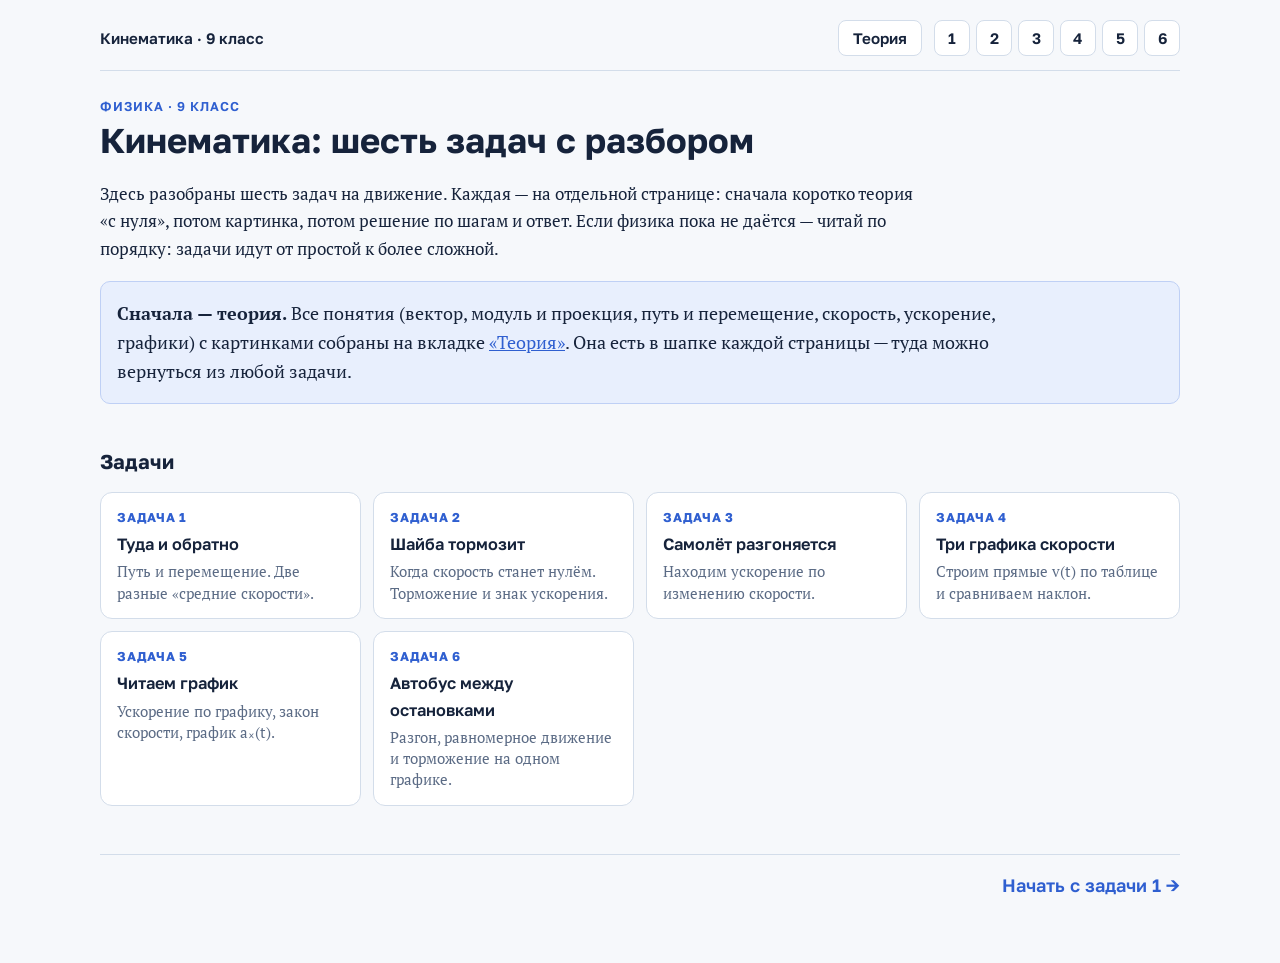
==== index.html @ 3e344ef3 "Кинематика 9 класс: шесть задач с разбором и страница теории" ====
<!doctype html>
<html lang="ru">
<head>
  <meta charset="utf-8">
  <meta name="viewport" content="width=device-width, initial-scale=1, viewport-fit=cover">
  <title>Кинематика для 9 класса</title>
  <meta name="description" content="Шесть задач на равноускоренное движение с разбором с нуля">
  <link rel="preconnect" href="https://fonts.googleapis.com">
  <link rel="preconnect" href="https://fonts.gstatic.com" crossorigin>
  <link rel="stylesheet" href="https://fonts.googleapis.com/css2?family=Golos+Text:wght@400;600;700&family=PT+Serif:ital,wght@0,400;0,700;1,400&display=swap">
  <link rel="stylesheet" href="style.css">
  <script src="graph.js" defer></script>
</head>
<body>
<div class="wrap">
  <header class="top">
    <a class="home" href="index.html">Кинематика · 9 класс</a>
    <nav class="tasks" aria-label="Разделы">
      <a class="theory" href="teoriya.html">Теория</a>
      <a href="zadacha-1.html" title="Задача 1">1</a>
      <a href="zadacha-2.html" title="Задача 2">2</a>
      <a href="zadacha-3.html" title="Задача 3">3</a>
      <a href="zadacha-4.html" title="Задача 4">4</a>
      <a href="zadacha-5.html" title="Задача 5">5</a>
      <a href="zadacha-6.html" title="Задача 6">6</a>
    </nav>
  </header>

  <main>
    <h1><span class="num">Физика · 9 класс</span>Кинематика: шесть задач с разбором</h1>

    <p class="lead"> Здесь разобраны шесть задач на движение. Каждая — на отдельной странице: сначала коротко теория «с нуля», потом картинка, потом решение по шагам и ответ. Если физика пока не даётся — читай по порядку: задачи идут от простой к более сложной.</p>

    <div class="rule"><p><b>Сначала — теория.</b> Все понятия (вектор, модуль и проекция, путь и перемещение, скорость, ускорение, графики) с картинками собраны на вкладке <a href="teoriya.html">«Теория»</a>. Она есть в шапке каждой страницы — туда можно вернуться из любой задачи.</p></div>

    <h2>Задачи</h2>
    <ul class="cards">
      <li><a href="zadacha-1.html"><span class="n">Задача 1</span><span class="t">Туда и обратно</span><span class="d">Путь и перемещение. Две разные «средние скорости».</span></a></li>
      <li><a href="zadacha-2.html"><span class="n">Задача 2</span><span class="t">Шайба тормозит</span><span class="d">Когда скорость станет нулём. Торможение и знак ускорения.</span></a></li>
      <li><a href="zadacha-3.html"><span class="n">Задача 3</span><span class="t">Самолёт разгоняется</span><span class="d">Находим ускорение по изменению скорости.</span></a></li>
      <li><a href="zadacha-4.html"><span class="n">Задача 4</span><span class="t">Три графика скорости</span><span class="d">Строим прямые v(t) по таблице и сравниваем наклон.</span></a></li>
      <li><a href="zadacha-5.html"><span class="n">Задача 5</span><span class="t">Читаем график</span><span class="d">Ускорение по графику, закон скорости, график aₓ(t).</span></a></li>
      <li><a href="zadacha-6.html"><span class="n">Задача 6</span><span class="t">Автобус между остановками</span><span class="d">Разгон, равномерное движение и торможение на одном графике.</span></a></li>
    </ul>
  </main>

  <footer class="pager"><span></span><a href="zadacha-1.html">Начать с задачи 1 →</a></footer>
</div>
</body>
</html>
---- style.css ----
:root {
  --bg: #F6F8FB;
  --paper: #FFFFFF;
  --surface: #EDF2F9;
  --ink: #16233B;
  --muted: #5B6B85;
  --line: #D3DDEA;
  --grid: #E1E9F4;
  --blue: #2F5FD0;
  --blue-tint: #E8EFFD;
  --blue-soft: #BFD0F5;
  --red: #C8372D;
  --red-tint: #FBEAE8;
  --green: #1C7F53;
  --green-tint: #E3F4EC;
  --on-accent: #FFFFFF;
  --font-ui: "Golos Text", system-ui, -apple-system, "Segoe UI", Roboto, Arial, sans-serif;
  --font-text: "PT Serif", Georgia, "Times New Roman", serif;
}

@media (prefers-color-scheme: dark) { :root:not([data-theme="light"]) {
  --bg: #0F1522;
  --paper: #141C2B;
  --surface: #1A2436;
  --ink: #E4EAF4;
  --muted: #98A7C0;
  --line: #2A3852;
  --grid: #1F2A3F;
  --blue: #86A8FF;
  --blue-tint: #1B2745;
  --blue-soft: #34487A;
  --red: #FF8074;
  --red-tint: #3A1E22;
  --green: #57D39F;
  --green-tint: #16342A;
  --on-accent: #0F1522;
  color-scheme: dark;
} }

:root[data-theme="dark"] {
  --bg: #0F1522;
  --paper: #141C2B;
  --surface: #1A2436;
  --ink: #E4EAF4;
  --muted: #98A7C0;
  --line: #2A3852;
  --grid: #1F2A3F;
  --blue: #86A8FF;
  --blue-tint: #1B2745;
  --blue-soft: #34487A;
  --red: #FF8074;
  --red-tint: #3A1E22;
  --green: #57D39F;
  --green-tint: #16342A;
  --on-accent: #0F1522;
  color-scheme: dark;
}

*, *::before, *::after {
  box-sizing: border-box;
}

html {
  -webkit-text-size-adjust: 100%;
}

body {
  margin: 0;
  background: var(--bg);
  color: var(--ink);
  font-family: var(--font-text);
  font-size: 18px;
  line-height: 1.6;
}

.wrap {
  max-width: 1120px;
  margin: 0 auto;
  padding-inline: 20px;
  padding-block: 20px 64px;
}

a {
  color: var(--blue);
}

:focus-visible {
  outline: 3px solid var(--blue);
  outline-offset: 2px;
  border-radius: 4px;
}

p, li, dd {
  max-width: 92ch;
}

i.v {
  font-style: italic;
  font-family: var(--font-text);
}

sub, sup {
  line-height: 0;
}

header.top {
  display: flex;
  flex-wrap: wrap;
  align-items: center;
  justify-content: space-between;
  gap: 12px;
  padding-bottom: 14px;
  border-bottom: 1px solid var(--line);
  margin-bottom: 28px;
}

.home {
  font-family: var(--font-ui);
  font-weight: 600;
  font-size: .95rem;
  color: var(--ink);
  text-decoration: none;
}

nav.tasks {
  display: flex;
  gap: 6px;
  flex-wrap: wrap;
}

nav.tasks a {
  display: inline-grid;
  place-items: center;
  width: 36px;
  height: 36px;
  border: 1px solid var(--line);
  border-radius: 8px;
  font-family: var(--font-ui);
  font-weight: 600;
  font-size: .95rem;
  color: var(--ink);
  text-decoration: none;
  background: var(--paper);
}

nav.tasks a:hover {
  border-color: var(--blue);
}

nav.tasks a.theory {
  width: auto;
  padding: 0 14px;
  margin-right: 6px;
}

nav.tasks a[aria-current="page"] {
  background: var(--blue);
  border-color: var(--blue);
  color: var(--on-accent);
}

h1 {
  font-family: var(--font-ui);
  font-weight: 700;
  font-size: clamp(1.55rem, 4.2vw, 2.15rem);
  line-height: 1.2;
  margin: 0 0 18px;
  text-wrap: balance;
}

h1 .num {
  display: block;
  font-size: .8rem;
  font-weight: 600;
  text-transform: uppercase;
  letter-spacing: .08em;
  color: var(--blue);
  margin-bottom: 6px;
}

h2 {
  font-family: var(--font-ui);
  font-weight: 700;
  font-size: 1.25rem;
  line-height: 1.3;
  margin: 2.2em 0 .6em;
  text-wrap: balance;
}

h3 {
  font-family: var(--font-ui);
  font-weight: 600;
  font-size: 1.05rem;
  margin: 1.4em 0 .4em;
}

.lead {
  font-size: 1.08rem;
  color: var(--ink);
}

.label {
  font-family: var(--font-ui);
  font-size: .75rem;
  font-weight: 600;
  text-transform: uppercase;
  letter-spacing: .08em;
  color: var(--muted);
  margin-bottom: 6px;
}

.cond {
  background-color: var(--paper);
  background-image: linear-gradient(var(--grid) 1px, transparent 1px), linear-gradient(90deg, var(--grid) 1px, transparent 1px);
  background-size: 22px 22px;
  border: 1px solid var(--line);
  border-radius: 10px;
  padding: 16px 18px;
  margin: 0 0 8px;
}

.cond p {
  margin: 0;
}

.dano {
  display: grid;
  grid-template-columns: minmax(0, max-content) 1fr;
  gap: 0 22px;
  margin: 14px 0;
  font-size: 1.02rem;
}

.dano .left {
  border-right: 2px solid var(--ink);
  padding-right: 18px;
}

.dano .left div {
  white-space: nowrap;
}

.dano .find {
  border-top: 2px solid var(--ink);
  margin-top: 8px;
  padding-top: 6px;
}

.dano .right {
  color: var(--muted);
  font-size: .95rem;
  align-self: center;
}

.formula {
  display: block;
  text-align: center;
  font-size: 1.25rem;
  margin: 1em 0;
  padding: 12px 14px;
  background: var(--surface);
  border-radius: 10px;
  overflow-x: auto;
}

.frac {
  display: inline-flex;
  flex-direction: column;
  vertical-align: middle;
  text-align: center;
  margin: 0 3px;
  line-height: 1.25;
}

.frac > span:first-child {
  border-bottom: 1.5px solid currentColor;
  padding: 0 5px 1px;
}

.frac > span:last-child {
  padding: 1px 5px 0;
}

.rule {
  background: var(--blue-tint);
  border: 1px solid var(--blue-soft);
  border-radius: 10px;
  padding: 12px 16px;
  margin: 1em 0;
}

.rule p {
  margin: .3em 0;
}

.trap {
  background: var(--red-tint);
  border: 1px dashed var(--red);
  border-radius: 10px;
  padding: 12px 16px;
  margin: 1.2em 0;
}

.trap b.tag {
  color: var(--red);
  font-family: var(--font-ui);
}

.note {
  background: var(--green-tint);
  border-radius: 10px;
  padding: 12px 16px;
  margin: 1.2em 0;
}

.note b.tag {
  color: var(--green);
  font-family: var(--font-ui);
}

ol.steps {
  padding-left: 1.4em;
  margin: .6em 0;
}

ol.steps > li {
  margin: .7em 0;
  padding-left: .2em;
}

ol.steps > li::marker {
  color: var(--blue);
  font-family: var(--font-ui);
  font-weight: 700;
}

.answer {
  border: 2px solid var(--red);
  border-radius: 6px;
  padding: 12px 16px;
  margin: 1.4em 0;
  font-size: 1.08rem;
  background: var(--paper);
  box-shadow: 5px 5px 0 var(--red-tint);
}

.answer b.tag {
  color: var(--red);
  font-family: var(--font-ui);
  margin-right: 6px;
}

details.check {
  border: 1px solid var(--line);
  border-radius: 10px;
  padding: 12px 16px;
  margin: 1.4em 0;
  background: var(--paper);
}

details.check summary {
  cursor: pointer;
  font-family: var(--font-ui);
  font-weight: 600;
  color: var(--green);
}

details.check[open] summary {
  margin-bottom: 8px;
}

figure.fig {
  margin: 1.4em 0;
  max-width: 820px;
}

.graph {
  background: var(--paper);
  border: 1px solid var(--line);
  border-radius: 12px;
  padding: 8px;
  overflow-x: auto;
}

.graph svg {
  display: block;
  width: 100%;
  height: auto;
  min-width: 300px;
}

.legend {
  font-size: .95rem;
  color: var(--muted);
  margin: -.4em 0 1em;
}

.legend i.v {
  color: var(--ink);
}

figure.fig figcaption {
  font-family: var(--font-ui);
  font-size: .85rem;
  color: var(--muted);
  margin-top: 6px;
}

.g-grid {
  stroke: var(--grid);
  stroke-width: 1;
}

.g-axis {
  stroke: var(--ink);
  stroke-width: 1.5;
}

.g-guide {
  stroke: var(--muted);
  stroke-width: 1;
  stroke-dasharray: 3 4;
  fill: none;
}

.g-text {
  font-family: var(--font-ui);
  font-size: 13px;
  fill: var(--ink);
}

.s-blue { stroke: var(--blue); }
.s-red { stroke: var(--red); }
.s-green { stroke: var(--green); }
.s-ink { stroke: var(--ink); }
.s-muted { stroke: var(--muted); }

.f-blue { fill: var(--blue); }
.f-red { fill: var(--red); }
.f-green { fill: var(--green); }
.f-ink { fill: var(--ink); }
.f-muted { fill: var(--muted); }

.dot-ring {
  stroke: var(--paper);
  stroke-width: 2;
}

.tbl-wrap {
  overflow-x: auto;
  margin: 1em 0;
}

table.tbl {
  border-collapse: collapse;
  font-family: var(--font-ui);
  font-variant-numeric: tabular-nums;
  font-size: .95rem;
  background: var(--paper);
}

table.tbl th, table.tbl td {
  border: 1px solid var(--line);
  padding: 6px 12px;
  text-align: center;
}

table.tbl th {
  background: var(--surface);
  font-weight: 600;
}

dl.terms dt {
  font-family: var(--font-ui);
  font-weight: 700;
  margin-top: 1.1em;
  color: var(--ink);
}

dl.terms dd {
  margin: .25em 0 0;
}

.cards {
  display: grid;
  grid-template-columns: repeat(auto-fill, minmax(220px, 1fr));
  gap: 12px;
  margin: 1em 0;
  padding: 0;
  list-style: none;
}

.cards a {
  display: block;
  height: 100%;
  border: 1px solid var(--line);
  border-radius: 12px;
  padding: 14px 16px;
  background: var(--paper);
  color: var(--ink);
  text-decoration: none;
}

.cards a:hover {
  border-color: var(--blue);
}

.cards .n {
  display: block;
  font-family: var(--font-ui);
  font-weight: 700;
  font-size: .8rem;
  letter-spacing: .06em;
  text-transform: uppercase;
  color: var(--blue);
}

.cards .t {
  display: block;
  font-family: var(--font-ui);
  font-weight: 600;
  font-size: 1.02rem;
  margin: 4px 0;
}

.cards .d {
  display: block;
  font-size: .92rem;
  color: var(--muted);
  line-height: 1.45;
}

footer.pager {
  display: flex;
  justify-content: space-between;
  gap: 12px;
  flex-wrap: wrap;
  margin-top: 48px;
  padding-top: 16px;
  border-top: 1px solid var(--line);
  font-family: var(--font-ui);
}

footer.pager a {
  text-decoration: none;
  font-weight: 600;
}

@media (max-width: 480px) {
  body {
    font-size: 17px;
  }
  
  .formula {
    font-size: 1.12rem;
  }
  
  .dano {
    gap: 0 14px;
  }

  .g-text {
    font-size: 17px;
  }
}

@media (prefers-reduced-motion: reduce) {
  * {
    scroll-behavior: auto !important;
  }
}
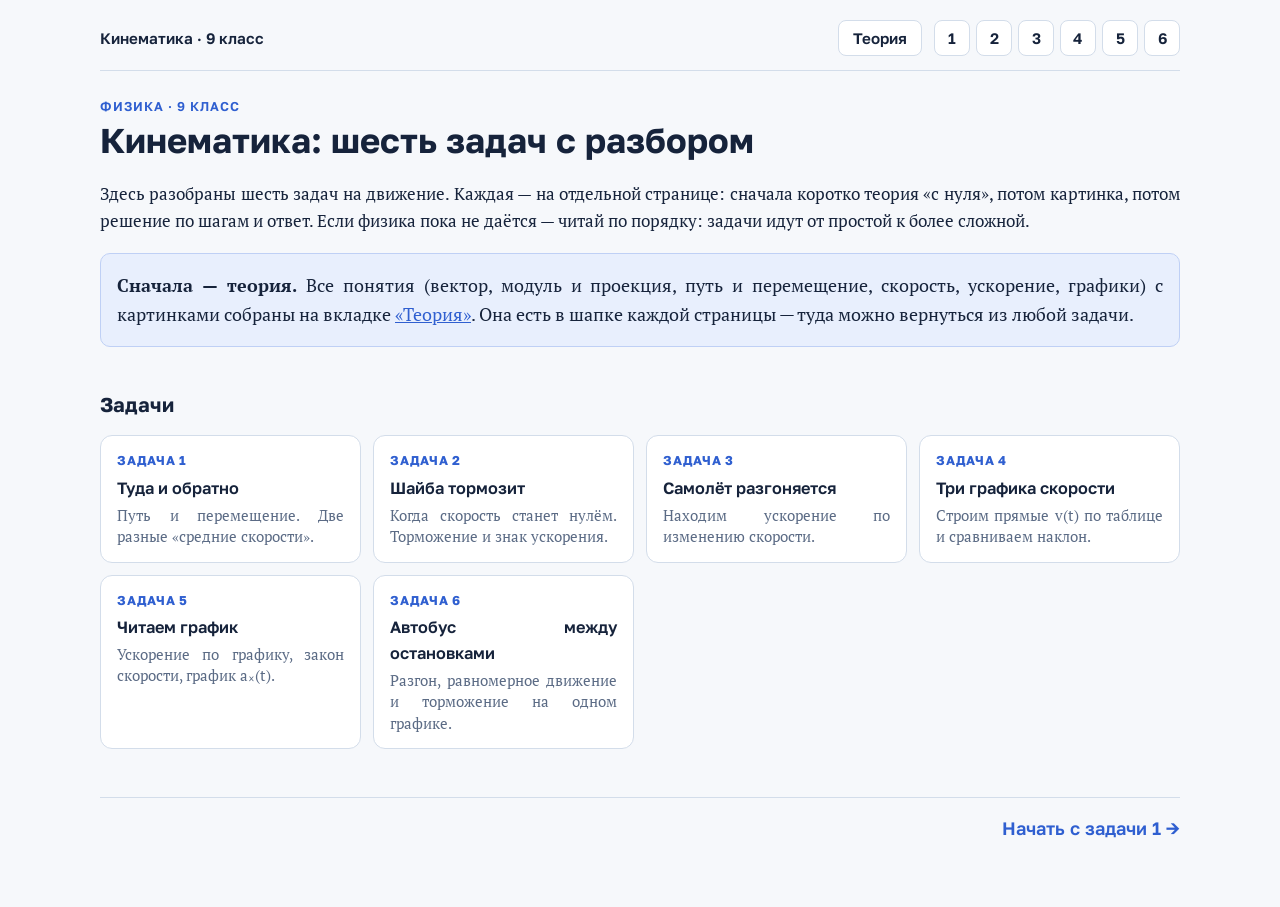
==== commit 2fe1889a: "Текст на всю ширину блоков, выравнивание по ширине с переносами" ====
--- a/index.html
+++ b/index.html
@@ -8,7 +8,7 @@
   <link rel="preconnect" href="https://fonts.googleapis.com">
   <link rel="preconnect" href="https://fonts.gstatic.com" crossorigin>
   <link rel="stylesheet" href="https://fonts.googleapis.com/css2?family=Golos+Text:wght@400;600;700&family=PT+Serif:ital,wght@0,400;0,700;1,400&display=swap">
-  <link rel="stylesheet" href="style.css">
+  <link rel="stylesheet" href="style.css?v=2">
   <script src="graph.js" defer></script>
 </head>
 <body>
--- a/style.css
+++ b/style.css
@@ -90,8 +90,10 @@
   border-radius: 4px;
 }
 
-p, li, dd {
-  max-width: 92ch;
+p, li, dd, figcaption, .cards .d, .trap, .note, .answer, .rule {
+  text-align: justify;
+  hyphens: auto;
+  -webkit-hyphens: auto;
 }
 
 i.v {
@@ -371,7 +373,6 @@
 
 figure.fig {
   margin: 1.4em 0;
-  max-width: 820px;
 }
 
 .graph {
@@ -385,6 +386,8 @@
 .graph svg {
   display: block;
   width: 100%;
+  max-width: 820px;
+  margin: 0 auto;
   height: auto;
   min-width: 300px;
 }
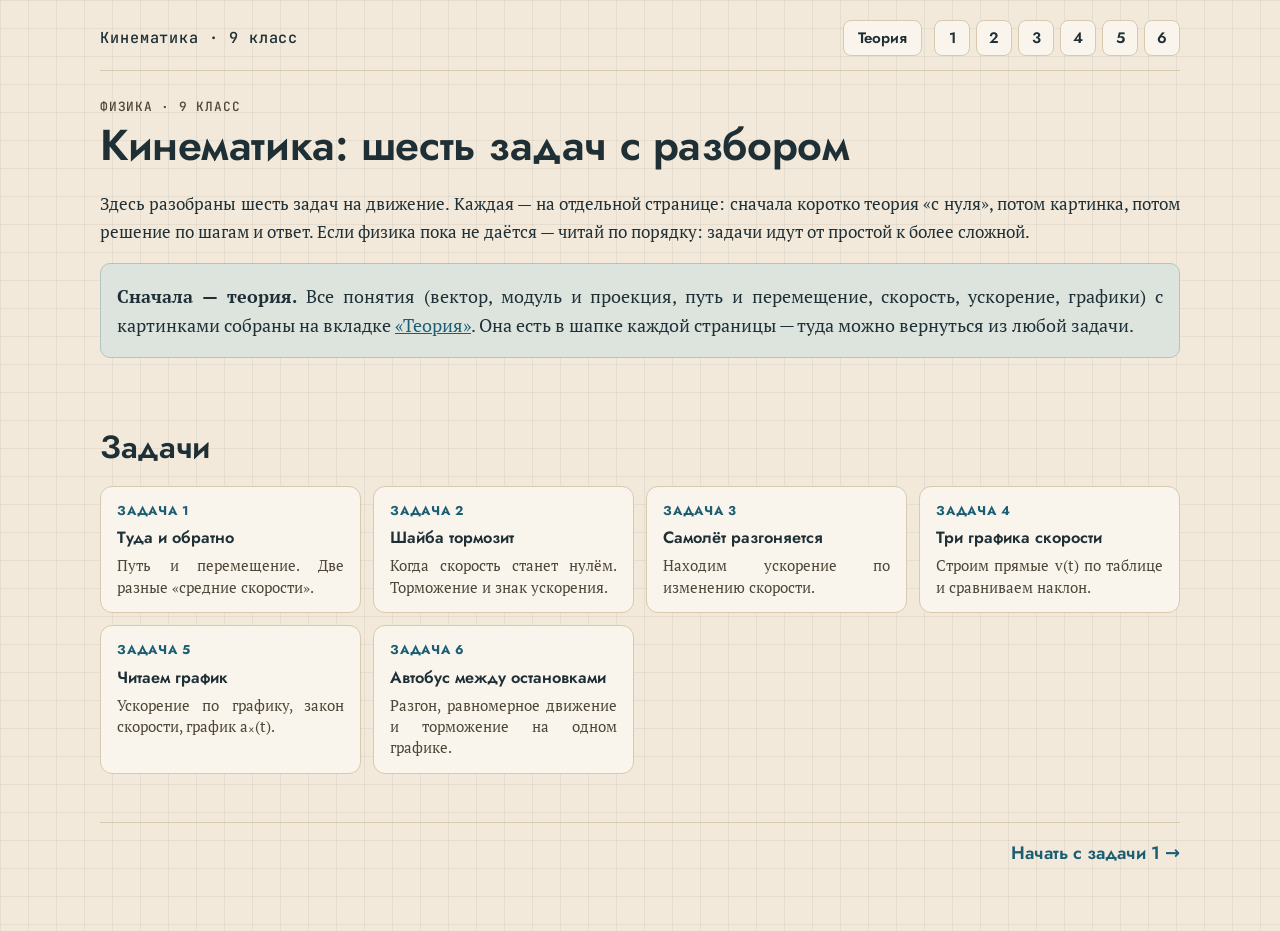
==== commit 7e338105: "Оформление «бумага», блоки определений и правил; подписи графиков не выходят за край на телефоне" ====
--- a/index.html
+++ b/index.html
@@ -7,9 +7,9 @@
   <meta name="description" content="Шесть задач на равноускоренное движение с разбором с нуля">
   <link rel="preconnect" href="https://fonts.googleapis.com">
   <link rel="preconnect" href="https://fonts.gstatic.com" crossorigin>
-  <link rel="stylesheet" href="https://fonts.googleapis.com/css2?family=Golos+Text:wght@400;600;700&family=PT+Serif:ital,wght@0,400;0,700;1,400&display=swap">
-  <link rel="stylesheet" href="style.css?v=2">
-  <script src="graph.js" defer></script>
+  <link rel="stylesheet" href="https://fonts.googleapis.com/css2?family=Jost:wght@400;500;600;700&family=JetBrains+Mono:wght@400;500&family=PT+Serif:ital,wght@0,400;0,700;1,400&display=swap">
+  <link rel="stylesheet" href="style.css?v=4">
+  <script src="graph.js?v=2" defer></script>
 </head>
 <body>
 <div class="wrap">
--- a/style.css
+++ b/style.css
@@ -1,58 +1,71 @@
 :root {
-  --bg: #F6F8FB;
-  --paper: #FFFFFF;
-  --surface: #EDF2F9;
-  --ink: #16233B;
-  --muted: #5B6B85;
-  --line: #D3DDEA;
-  --grid: #E1E9F4;
-  --blue: #2F5FD0;
-  --blue-tint: #E8EFFD;
-  --blue-soft: #BFD0F5;
-  --red: #C8372D;
-  --red-tint: #FBEAE8;
-  --green: #1C7F53;
-  --green-tint: #E3F4EC;
-  --on-accent: #FFFFFF;
-  --font-ui: "Golos Text", system-ui, -apple-system, "Segoe UI", Roboto, Arial, sans-serif;
+  --bg: #F2E9DA;
+  --paper: #FAF5EC;
+  --surface: #EEE4D3;
+  --ink: #1E2F35;
+  --muted: #4E4638;
+  --line: #D8C9B0;
+  --grid: #E9DECC;
+  --page-grid: rgba(47, 66, 72, .07);
+  --blue: #1B5E74;
+  --blue-tint: #DDE4DE;
+  --blue-soft: #B4C4C1;
+  --red: #A63F18;
+  --red-tint: #F2DDCF;
+  --green: #3F6A22;
+  --green-tint: #E2E6CE;
+  --on-accent: #F7F0E4;
+  --def: #7A4F06;
+  --def-tint: #F6E3B6;
+  --def-line: #D9B266;
+  --font-ui: "Jost", "Futura", "Century Gothic", system-ui, sans-serif;
   --font-text: "PT Serif", Georgia, "Times New Roman", serif;
+  --font-mono: "JetBrains Mono", ui-monospace, "Cascadia Mono", Consolas, monospace;
 }
 
 @media (prefers-color-scheme: dark) { :root:not([data-theme="light"]) {
-  --bg: #0F1522;
-  --paper: #141C2B;
-  --surface: #1A2436;
-  --ink: #E4EAF4;
-  --muted: #98A7C0;
-  --line: #2A3852;
-  --grid: #1F2A3F;
-  --blue: #86A8FF;
-  --blue-tint: #1B2745;
-  --blue-soft: #34487A;
-  --red: #FF8074;
-  --red-tint: #3A1E22;
-  --green: #57D39F;
-  --green-tint: #16342A;
-  --on-accent: #0F1522;
+  --bg: #1C2528;
+  --paper: #243034;
+  --surface: #2B393E;
+  --ink: #F8F0E3;
+  --muted: #D2C6B0;
+  --line: #3E4E53;
+  --grid: #304045;
+  --page-grid: rgba(239, 228, 210, .05);
+  --blue: #8ECBDD;
+  --blue-tint: #22373D;
+  --blue-soft: #3F5B62;
+  --red: #F09866;
+  --red-tint: #3F2B23;
+  --green: #B3D67F;
+  --green-tint: #2C3725;
+  --on-accent: #1C2528;
+  --def: #EDC274;
+  --def-tint: #3A3020;
+  --def-line: #7A6334;
   color-scheme: dark;
 } }
 
 :root[data-theme="dark"] {
-  --bg: #0F1522;
-  --paper: #141C2B;
-  --surface: #1A2436;
-  --ink: #E4EAF4;
-  --muted: #98A7C0;
-  --line: #2A3852;
-  --grid: #1F2A3F;
-  --blue: #86A8FF;
-  --blue-tint: #1B2745;
-  --blue-soft: #34487A;
-  --red: #FF8074;
-  --red-tint: #3A1E22;
-  --green: #57D39F;
-  --green-tint: #16342A;
-  --on-accent: #0F1522;
+  --bg: #1C2528;
+  --paper: #243034;
+  --surface: #2B393E;
+  --ink: #F8F0E3;
+  --muted: #D2C6B0;
+  --line: #3E4E53;
+  --grid: #304045;
+  --page-grid: rgba(239, 228, 210, .05);
+  --blue: #8ECBDD;
+  --blue-tint: #22373D;
+  --blue-soft: #3F5B62;
+  --red: #F09866;
+  --red-tint: #3F2B23;
+  --green: #B3D67F;
+  --green-tint: #2C3725;
+  --on-accent: #1C2528;
+  --def: #EDC274;
+  --def-tint: #3A3020;
+  --def-line: #7A6334;
   color-scheme: dark;
 }
 
@@ -95,6 +108,9 @@
   hyphens: auto;
   -webkit-hyphens: auto;
 }
+
+.sqrt { white-space: nowrap; }
+.sqrt .rad { display: inline-block; border-top: 1.5px solid currentColor; line-height: 1.15; padding: 1px .12em 0 .08em; margin-left: .02em; }
 
 i.v {
   font-style: italic;
@@ -386,11 +402,35 @@
 .graph svg {
   display: block;
   width: 100%;
-  max-width: 820px;
-  margin: 0 auto;
   height: auto;
   min-width: 300px;
 }
+
+div.vec {
+  background: var(--paper);
+  border: 1px solid var(--line);
+  border-radius: 12px;
+  padding: 8px;
+  overflow-x: auto;
+}
+
+.tabs { display: flex; gap: 8px; margin: 22px 0 6px; border-bottom: 2px solid var(--line); flex-wrap: wrap; }
+.tabs [role="tab"] { font-family: var(--font-ui); font-weight: 700; font-size: 1.05rem; padding: 10px 22px; border: 1px solid var(--line); border-bottom: none; border-radius: 10px 10px 0 0; background: var(--surface); color: var(--muted); cursor: pointer; margin-bottom: -2px; }
+.tabs [role="tab"][aria-selected="true"] { background: var(--paper); color: var(--blue); border-color: var(--blue); border-bottom: 2px solid var(--paper); }
+.tabpanel { position: relative; }
+.tabpanel.off { position: absolute; left: -99999px; top: 0; width: 1080px; visibility: hidden; }
+.toc { display: flex; flex-wrap: wrap; gap: 6px 18px; font-family: var(--font-ui); font-size: .95rem; margin: 14px 0 4px; }
+.intro { color: var(--ink); }
+h4 { font-family: var(--font-ui); font-weight: 600; font-size: 1rem; margin: 1.2em 0 .3em; }
+.tabpanel > h2 { margin-top: 2em; padding-top: .6em; border-top: 1px solid var(--line); }
+
+div.vec svg { display: block; max-width: 100%; height: auto; margin: 0 auto; }
+.g-text { paint-order: stroke fill; stroke: var(--paper); stroke-width: 4px; stroke-linejoin: round; }
+.g-lbl { font-size: 16px; font-weight: 700; font-style: italic; }
+.g-name { font-style: italic; }
+
+i.vec { position: relative; display: inline-block; padding-top: .18em; }
+i.vec::before { content: ""; position: absolute; left: .05em; right: .05em; top: .06em; border-top: 1.5px solid currentColor; }
 
 .legend {
   font-size: .95rem;
@@ -572,3 +612,26 @@
     scroll-behavior: auto !important;
   }
 }
+
+/* «Бумажная» тема: сетка на фоне, геометрические заголовки, моноширинные подписи */
+body { background-image: linear-gradient(var(--page-grid) 1px, transparent 1px), linear-gradient(90deg, var(--page-grid) 1px, transparent 1px); background-size: 28px 28px; }
+h1, h2 { font-weight: 600; letter-spacing: -.01em; }
+h1 { font-size: clamp(1.8rem, 5vw, 2.7rem); }
+h1 .num, .label, .tag, .toc, .home { font-family: var(--font-mono); letter-spacing: .06em; }
+h1 .num { color: var(--muted); font-weight: 500; }
+.home { font-weight: 500; }
+h2 { font-size: clamp(1.55rem, 3.6vw, 2rem); line-height: 1.2; }
+h3 { font-size: clamp(1.25rem, 2.8vw, 1.45rem); font-weight: 600; line-height: 1.25; margin: 1.6em 0 .5em; }
+h4 { font-size: clamp(1.1rem, 2.2vw, 1.2rem); }
+.tabs [role="tab"] { font-size: 1.15rem; }
+i.vec::before { left: .15em; right: -.06em; }
+.def, dl.terms dd { background: var(--def-tint); border: 1px solid var(--def-line); border-left: 5px solid var(--def); border-radius: 10px; padding: 10px 16px 12px; margin: .8em 0 1.2em; }
+.def::before, dl.terms dd::before { content: "Определение"; display: block; font-family: var(--font-mono); font-size: .72rem; font-weight: 500; letter-spacing: .1em; text-transform: uppercase; color: var(--def); margin-bottom: 4px; }
+.def > b:first-child, dl.terms dt { color: var(--def); }
+dl.terms dd div.vec, dl.terms dd div.graph { background: var(--paper); }
+dl.terms dd.rule { background: var(--blue-tint); border-color: var(--blue-soft); border-left-color: var(--blue); }
+dl.terms dd.rule::before { content: "Правило"; color: var(--blue); }
+dl.terms dt:has(+ dd.rule) { color: var(--blue); }
+.graph svg { max-width: 820px; margin: 0 auto; }
+.intro.def { color: var(--ink); }
+.lead b, .intro b { color: var(--red); }
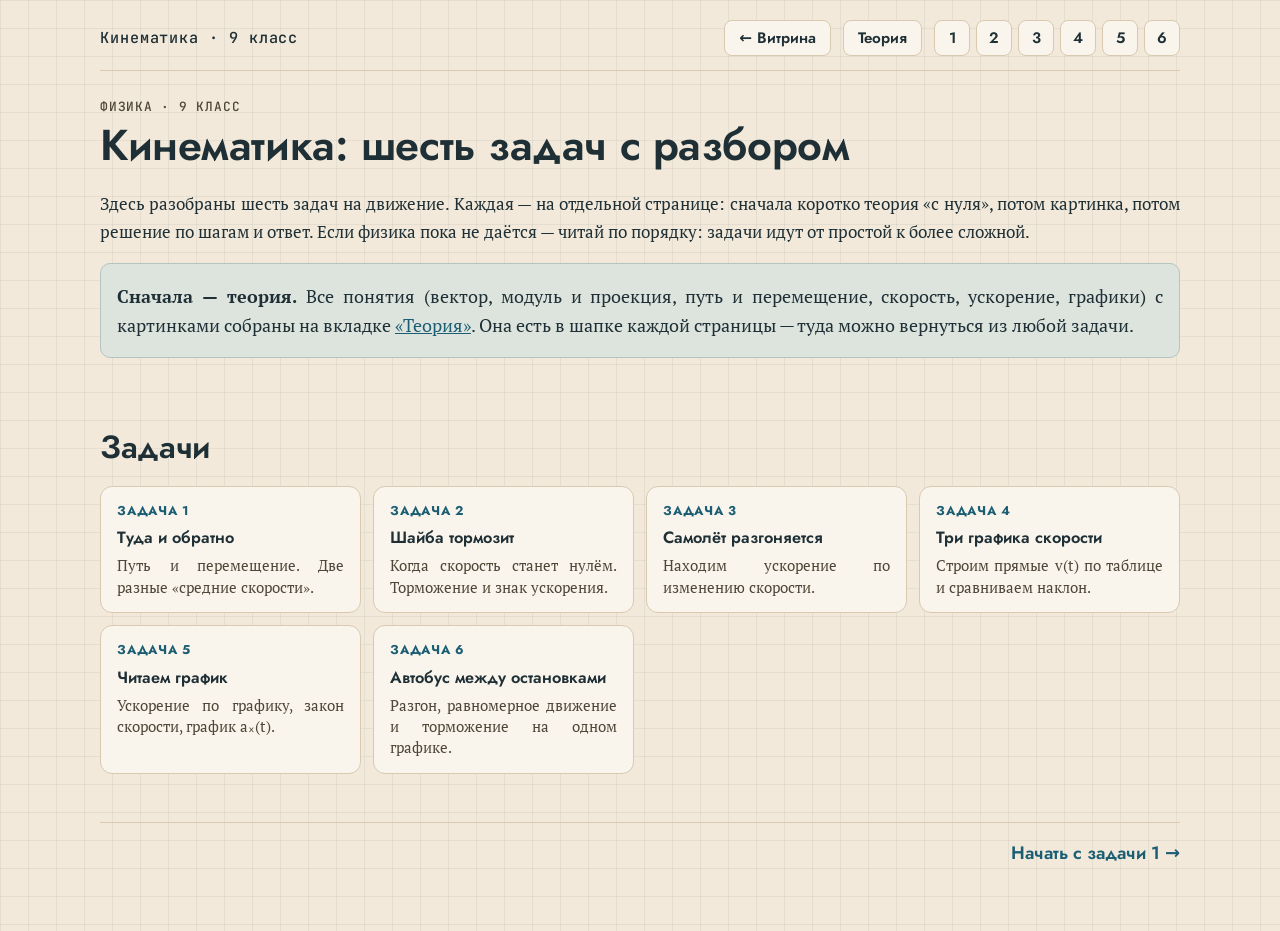
==== commit 730ca144: "Ссылка «← Витрина» на каждой странице" ====
--- a/index.html
+++ b/index.html
@@ -16,6 +16,7 @@
   <header class="top">
     <a class="home" href="index.html">Кинематика · 9 класс</a>
     <nav class="tasks" aria-label="Разделы">
+      <a class="theory" href="https://verter73.github.io/school-pages/">← Витрина</a>
       <a class="theory" href="teoriya.html">Теория</a>
       <a href="zadacha-1.html" title="Задача 1">1</a>
       <a href="zadacha-2.html" title="Задача 2">2</a>
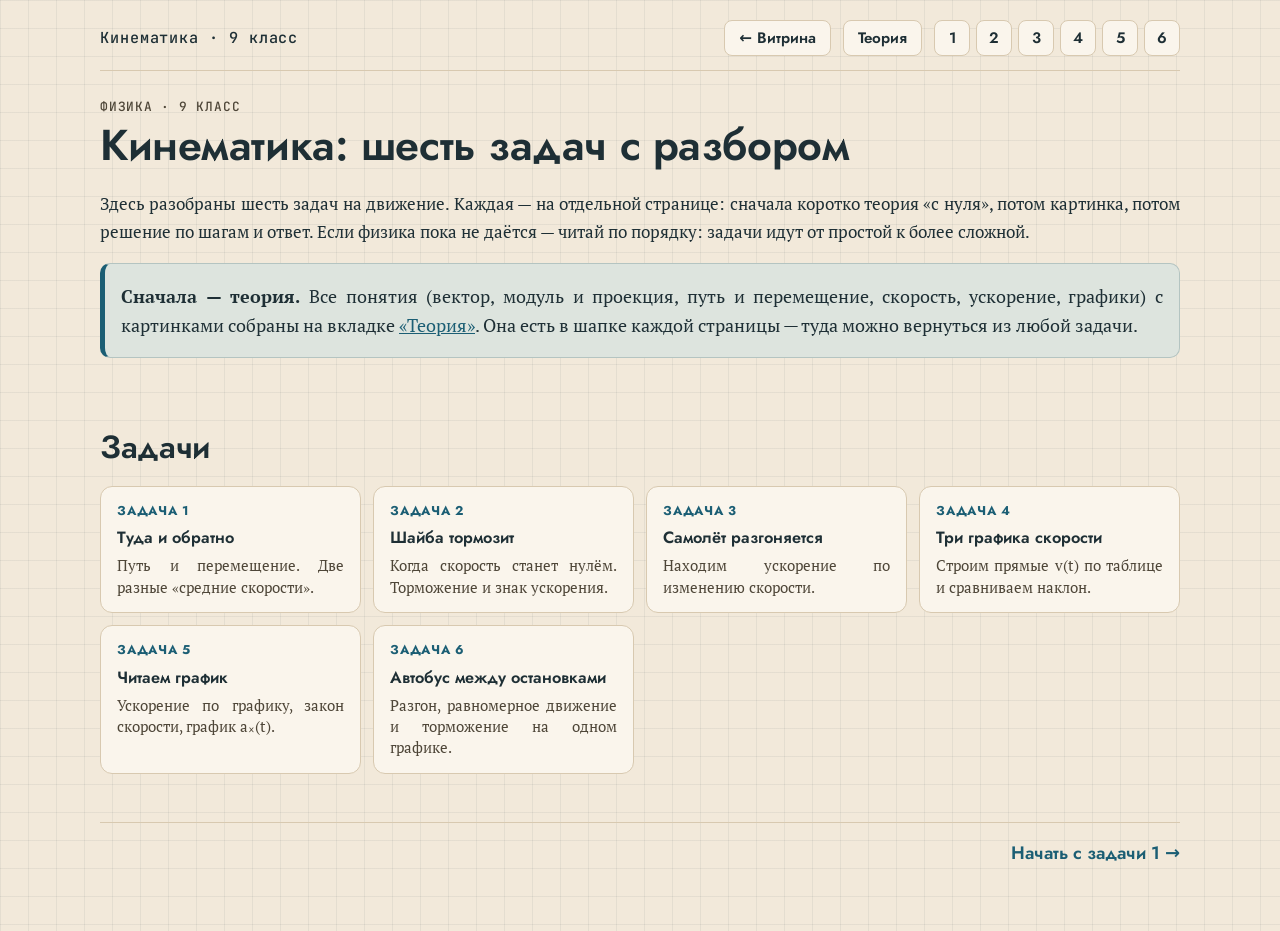
==== commit 965edfa2: "Формула внутри цветного блока — светлая подложка вместо бежевого фона; расшифровка букв в блоке тем " ====
--- a/index.html
+++ b/index.html
@@ -8,7 +8,7 @@
   <link rel="preconnect" href="https://fonts.googleapis.com">
   <link rel="preconnect" href="https://fonts.gstatic.com" crossorigin>
   <link rel="stylesheet" href="https://fonts.googleapis.com/css2?family=Jost:wght@400;500;600;700&family=JetBrains+Mono:wght@400;500&family=PT+Serif:ital,wght@0,400;0,700;1,400&display=swap">
-  <link rel="stylesheet" href="style.css?v=4">
+  <link rel="stylesheet" href="style.css?v=5">
   <script src="graph.js?v=2" defer></script>
 </head>
 <body>
--- a/style.css
+++ b/style.css
@@ -635,3 +635,11 @@
 .graph svg { max-width: 820px; margin: 0 auto; }
 .intro.def { color: var(--ink); }
 .lead b, .intro b { color: var(--red); }
+/* Формула внутри цветного блока — не свой бежевый фон, а светлая подложка цвета блока (24.09) */
+:root { --wash: rgba(255, 255, 255, .5); --wash-line: rgba(255, 255, 255, .85); }
+@media (prefers-color-scheme: dark) { :root:not([data-theme="light"]) { --wash: rgba(0, 0, 0, .2); --wash-line: rgba(255, 255, 255, .08); } }
+:root[data-theme="dark"] { --wash: rgba(0, 0, 0, .2); --wash-line: rgba(255, 255, 255, .08); }
+:is(.rule, .def, dl.terms dd, .trap, .note, .answer) .formula { background: var(--wash); box-shadow: inset 0 0 0 1px var(--wash-line); }
+div.rule { border-left: 5px solid var(--blue); }
+/* Внутри блока расшифровка букв — тем же размером и цветом, что остальной текст блока */
+:is(.rule, .def, dl.terms dd, .trap, .note, .answer) .legend { font-size: inherit; color: inherit; margin: .3em 0; }
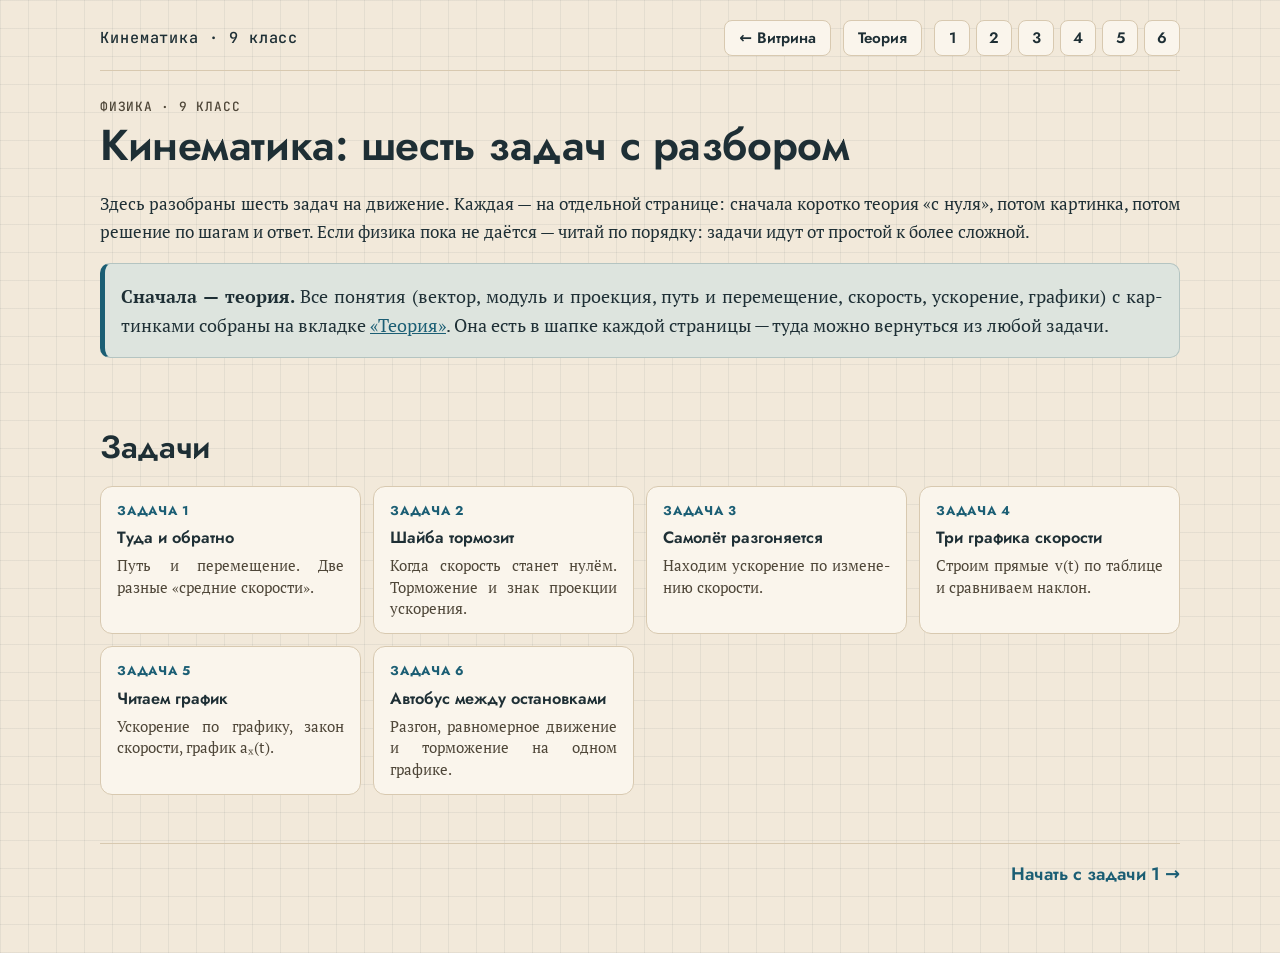
==== commit c31279b3: "Правки по стерильному аудиту: черта вектора, Дано на телефоне, индексы Noto, кегль подписей, раздвиж" ====
--- a/index.html
+++ b/index.html
@@ -8,13 +8,14 @@
   <link rel="preconnect" href="https://fonts.googleapis.com">
   <link rel="preconnect" href="https://fonts.gstatic.com" crossorigin>
   <link rel="stylesheet" href="https://fonts.googleapis.com/css2?family=Jost:wght@400;500;600;700&family=JetBrains+Mono:wght@400;500&family=PT+Serif:ital,wght@0,400;0,700;1,400&display=swap">
-  <link rel="stylesheet" href="style.css?v=5">
-  <script src="graph.js?v=2" defer></script>
+  <link rel="stylesheet" href="style.css?v=7">
+  <script src="graph.js?v=4" defer></script>
+  <script src="declutter.js?v=2" defer></script>
 </head>
 <body>
 <div class="wrap">
   <header class="top">
-    <a class="home" href="index.html">Кинематика · 9 класс</a>
+    <a class="home" href="index.html">Ки­не­ма­тика · 9 класс</a>
     <nav class="tasks" aria-label="Разделы">
       <a class="theory" href="https://verter73.github.io/school-pages/">← Витрина</a>
       <a class="theory" href="teoriya.html">Теория</a>
@@ -28,20 +29,20 @@
   </header>
 
   <main>
-    <h1><span class="num">Физика · 9 класс</span>Кинематика: шесть задач с разбором</h1>
+    <h1><span class="num">Физика · 9 класс</span>Ки­не­ма­тика: шесть задач с раз­бо­ром</h1>
 
-    <p class="lead"> Здесь разобраны шесть задач на движение. Каждая — на отдельной странице: сначала коротко теория «с нуля», потом картинка, потом решение по шагам и ответ. Если физика пока не даётся — читай по порядку: задачи идут от простой к более сложной.</p>
+    <p class="lead"> Здесь разо­браны шесть задач на дви­же­ние. Каждая — на от­дель­ной стра­нице: сначала коротко теория «с нуля», потом кар­тинка, потом решение по шагам и ответ. Если физика пока не даётся — читай по порядку: задачи идут от простой к более сложной.</p>
 
-    <div class="rule"><p><b>Сначала — теория.</b> Все понятия (вектор, модуль и проекция, путь и перемещение, скорость, ускорение, графики) с картинками собраны на вкладке <a href="teoriya.html">«Теория»</a>. Она есть в шапке каждой страницы — туда можно вернуться из любой задачи.</p></div>
+    <div class="rule"><p><b>Сначала — теория.</b> Все понятия (вектор, модуль и про­ек­ция, путь и пе­ре­ме­ще­ние, ско­рость, уско­ре­ние, графики) с кар­тин­ками собраны на вкладке <a href="teoriya.html">«Теория»</a>. Она есть в шапке каждой стра­ницы — туда можно вер­нуться из любой задачи.</p></div>
 
     <h2>Задачи</h2>
     <ul class="cards">
-      <li><a href="zadacha-1.html"><span class="n">Задача 1</span><span class="t">Туда и обратно</span><span class="d">Путь и перемещение. Две разные «средние скорости».</span></a></li>
-      <li><a href="zadacha-2.html"><span class="n">Задача 2</span><span class="t">Шайба тормозит</span><span class="d">Когда скорость станет нулём. Торможение и знак ускорения.</span></a></li>
-      <li><a href="zadacha-3.html"><span class="n">Задача 3</span><span class="t">Самолёт разгоняется</span><span class="d">Находим ускорение по изменению скорости.</span></a></li>
-      <li><a href="zadacha-4.html"><span class="n">Задача 4</span><span class="t">Три графика скорости</span><span class="d">Строим прямые v(t) по таблице и сравниваем наклон.</span></a></li>
-      <li><a href="zadacha-5.html"><span class="n">Задача 5</span><span class="t">Читаем график</span><span class="d">Ускорение по графику, закон скорости, график aₓ(t).</span></a></li>
-      <li><a href="zadacha-6.html"><span class="n">Задача 6</span><span class="t">Автобус между остановками</span><span class="d">Разгон, равномерное движение и торможение на одном графике.</span></a></li>
+      <li><a href="zadacha-1.html"><span class="n">Задача 1</span><span class="t">Туда и обратно</span><span class="d">Путь и пе­ре­ме­ще­ние. Две разные «средние ско­ро­сти».</span></a></li>
+      <li><a href="zadacha-2.html"><span class="n">Задача 2</span><span class="t">Шайба тор­мо­зит</span><span class="d">Когда ско­рость станет нулём. Тор­мо­же­ние и знак про­ек­ции уско­ре­ния.</span></a></li>
+      <li><a href="zadacha-3.html"><span class="n">Задача 3</span><span class="t">Самолёт раз­го­ня­ется</span><span class="d">Находим уско­ре­ние по из­ме­не­нию ско­ро­сти.</span></a></li>
+      <li><a href="zadacha-4.html"><span class="n">Задача 4</span><span class="t">Три графика ско­ро­сти</span><span class="d">Строим прямые v(t) по таблице и срав­ни­ваем наклон.</span></a></li>
+      <li><a href="zadacha-5.html"><span class="n">Задача 5</span><span class="t">Читаем график</span><span class="d">Уско­ре­ние по графику, закон ско­ро­сти, график aₓ(t).</span></a></li>
+      <li><a href="zadacha-6.html"><span class="n">Задача 6</span><span class="t">Автобус между оста­нов­ками</span><span class="d">Разгон, рав­но­мер­ное дви­же­ние и тор­мо­же­ние на одном графике.</span></a></li>
     </ul>
   </main>
 
--- a/style.css
+++ b/style.css
@@ -1,3 +1,6 @@
+/* Индексы ₀₁₂₃ₓ и Δ: в PT Serif и Jost их нет — берём только эти глифы из Noto (24.09, аудит О4) */
+@import url("https://fonts.googleapis.com/css2?family=Noto+Serif:ital@0;1&family=Noto+Sans:ital@0;1&text=%E2%82%80%E2%82%81%E2%82%82%E2%82%83%E2%82%93%CE%94&display=swap");
+
 :root {
   --bg: #F2E9DA;
   --paper: #FAF5EC;
@@ -18,8 +21,8 @@
   --def: #7A4F06;
   --def-tint: #F6E3B6;
   --def-line: #D9B266;
-  --font-ui: "Jost", "Futura", "Century Gothic", system-ui, sans-serif;
-  --font-text: "PT Serif", Georgia, "Times New Roman", serif;
+  --font-ui: "Jost", "Noto Sans", "Futura", "Century Gothic", system-ui, sans-serif;
+  --font-text: "PT Serif", "Noto Serif", Georgia, "Times New Roman", serif;
   --font-mono: "JetBrains Mono", ui-monospace, "Cascadia Mono", Consolas, monospace;
 }
 
@@ -403,7 +406,7 @@
   display: block;
   width: 100%;
   height: auto;
-  min-width: 300px;
+  min-width: min(300px, 100%);
 }
 
 div.vec {
@@ -429,7 +432,7 @@
 .g-lbl { font-size: 16px; font-weight: 700; font-style: italic; }
 .g-name { font-style: italic; }
 
-i.vec { position: relative; display: inline-block; padding-top: .18em; }
+i.vec { position: relative; display: inline-block; padding-top: .18em; line-height: 1; }
 i.vec::before { content: ""; position: absolute; left: .05em; right: .05em; top: .06em; border-top: 1.5px solid currentColor; }
 
 .legend {
@@ -599,11 +602,26 @@
   }
   
   .dano {
-    gap: 0 14px;
-  }
-
+    gap: 0 12px;
+    grid-template-columns: minmax(0, 1.2fr) minmax(0, 1fr);
+  }
+
+  .dano .left {
+    padding-right: 10px;
+  }
+
+  .dano .left div {
+    white-space: normal;
+  }
+
+  /* 17px — единицы viewBox; рисунок на телефоне сжат примерно вдвое, поэтому крупнее */
   .g-text {
-    font-size: 17px;
+    font-size: 22px;
+  }
+
+  /* рисунки векторов сжимаются меньше, а подписи с чертой нельзя раздвигать скриптом */
+  div.vec .g-text {
+    font-size: 19px;
   }
 }
 
@@ -634,7 +652,9 @@
 dl.terms dt:has(+ dd.rule) { color: var(--blue); }
 .graph svg { max-width: 820px; margin: 0 auto; }
 .intro.def { color: var(--ink); }
-.lead b, .intro b { color: var(--red); }
+.lead b, .intro b { color: var(--ink); }
+.nw { white-space: nowrap; }
+input::placeholder { color: var(--muted); opacity: 1; }
 /* Формула внутри цветного блока — не свой бежевый фон, а светлая подложка цвета блока (24.09) */
 :root { --wash: rgba(255, 255, 255, .5); --wash-line: rgba(255, 255, 255, .85); }
 @media (prefers-color-scheme: dark) { :root:not([data-theme="light"]) { --wash: rgba(0, 0, 0, .2); --wash-line: rgba(255, 255, 255, .08); } }
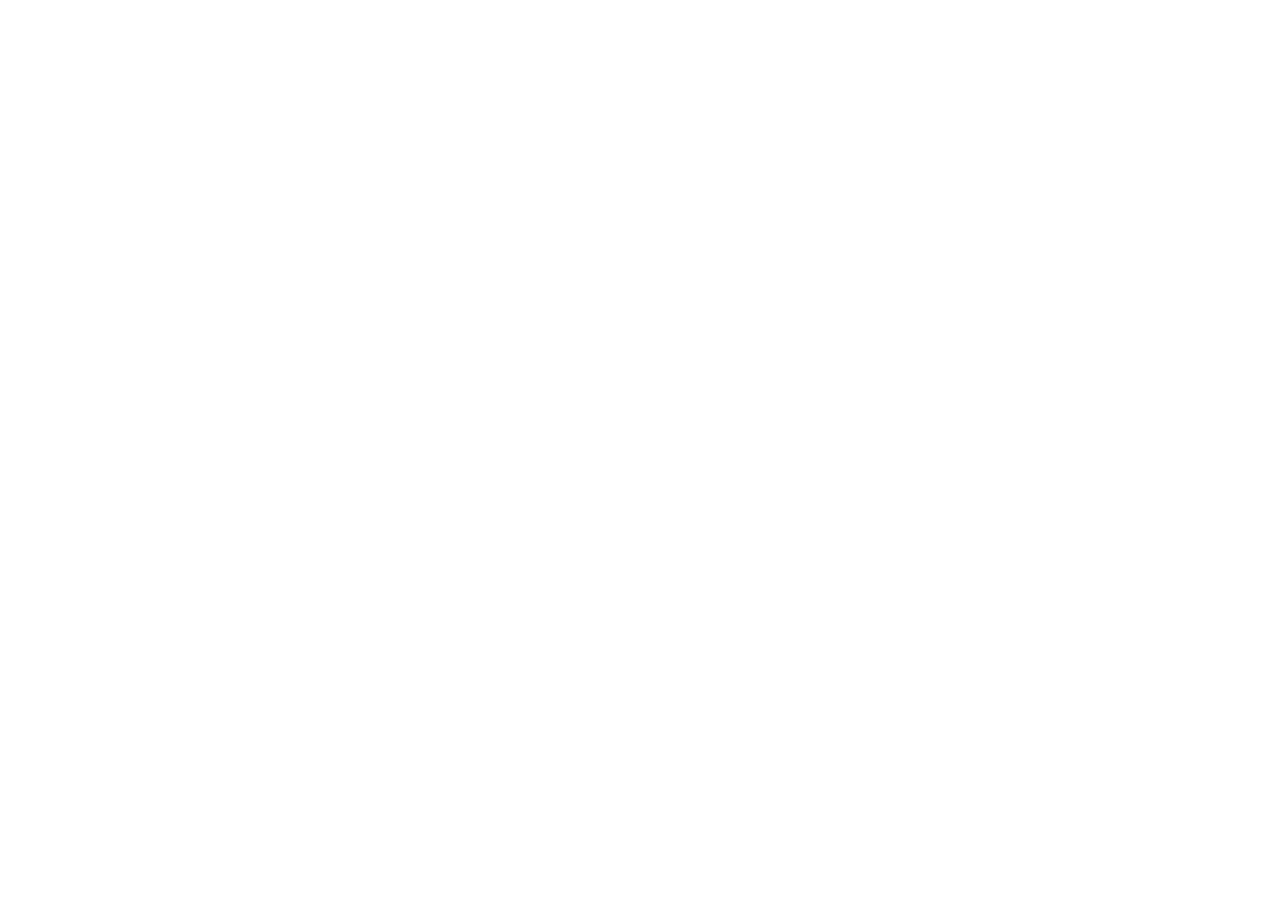
==== commit 941db39a: "Переезд в Verter73/school-pages/physics-9-kinematics: страницы-переадресации" ====
--- a/index.html
+++ b/index.html
@@ -1,52 +1,14 @@
 <!doctype html>
 <html lang="ru">
 <head>
-  <meta charset="utf-8">
-  <meta name="viewport" content="width=device-width, initial-scale=1, viewport-fit=cover">
-  <title>Кинематика для 9 класса</title>
-  <meta name="description" content="Шесть задач на равноускоренное движение с разбором с нуля">
-  <link rel="preconnect" href="https://fonts.googleapis.com">
-  <link rel="preconnect" href="https://fonts.gstatic.com" crossorigin>
-  <link rel="stylesheet" href="https://fonts.googleapis.com/css2?family=Jost:wght@400;500;600;700&family=JetBrains+Mono:wght@400;500&family=PT+Serif:ital,wght@0,400;0,700;1,400&display=swap">
-  <link rel="stylesheet" href="style.css?v=7">
-  <script src="graph.js?v=4" defer></script>
-  <script src="declutter.js?v=2" defer></script>
+<meta charset="utf-8">
+<title>Страница переехала</title>
+<meta name="robots" content="noindex">
+<link rel="canonical" href="https://verter73.github.io/school-pages/physics-9-kinematics/index.html">
+<meta http-equiv="refresh" content="0; url=https://verter73.github.io/school-pages/physics-9-kinematics/index.html">
+<script>location.replace("https://verter73.github.io/school-pages/physics-9-kinematics/index.html" + location.hash);</script>
 </head>
 <body>
-<div class="wrap">
-  <header class="top">
-    <a class="home" href="index.html">Ки­не­ма­тика · 9 класс</a>
-    <nav class="tasks" aria-label="Разделы">
-      <a class="theory" href="https://verter73.github.io/school-pages/">← Витрина</a>
-      <a class="theory" href="teoriya.html">Теория</a>
-      <a href="zadacha-1.html" title="Задача 1">1</a>
-      <a href="zadacha-2.html" title="Задача 2">2</a>
-      <a href="zadacha-3.html" title="Задача 3">3</a>
-      <a href="zadacha-4.html" title="Задача 4">4</a>
-      <a href="zadacha-5.html" title="Задача 5">5</a>
-      <a href="zadacha-6.html" title="Задача 6">6</a>
-    </nav>
-  </header>
-
-  <main>
-    <h1><span class="num">Физика · 9 класс</span>Ки­не­ма­тика: шесть задач с раз­бо­ром</h1>
-
-    <p class="lead"> Здесь разо­браны шесть задач на дви­же­ние. Каждая — на от­дель­ной стра­нице: сначала коротко теория «с нуля», потом кар­тинка, потом решение по шагам и ответ. Если физика пока не даётся — читай по порядку: задачи идут от простой к более сложной.</p>
-
-    <div class="rule"><p><b>Сначала — теория.</b> Все понятия (вектор, модуль и про­ек­ция, путь и пе­ре­ме­ще­ние, ско­рость, уско­ре­ние, графики) с кар­тин­ками собраны на вкладке <a href="teoriya.html">«Теория»</a>. Она есть в шапке каждой стра­ницы — туда можно вер­нуться из любой задачи.</p></div>
-
-    <h2>Задачи</h2>
-    <ul class="cards">
-      <li><a href="zadacha-1.html"><span class="n">Задача 1</span><span class="t">Туда и обратно</span><span class="d">Путь и пе­ре­ме­ще­ние. Две разные «средние ско­ро­сти».</span></a></li>
-      <li><a href="zadacha-2.html"><span class="n">Задача 2</span><span class="t">Шайба тор­мо­зит</span><span class="d">Когда ско­рость станет нулём. Тор­мо­же­ние и знак про­ек­ции уско­ре­ния.</span></a></li>
-      <li><a href="zadacha-3.html"><span class="n">Задача 3</span><span class="t">Самолёт раз­го­ня­ется</span><span class="d">Находим уско­ре­ние по из­ме­не­нию ско­ро­сти.</span></a></li>
-      <li><a href="zadacha-4.html"><span class="n">Задача 4</span><span class="t">Три графика ско­ро­сти</span><span class="d">Строим прямые v(t) по таблице и срав­ни­ваем наклон.</span></a></li>
-      <li><a href="zadacha-5.html"><span class="n">Задача 5</span><span class="t">Читаем график</span><span class="d">Уско­ре­ние по графику, закон ско­ро­сти, график aₓ(t).</span></a></li>
-      <li><a href="zadacha-6.html"><span class="n">Задача 6</span><span class="t">Автобус между оста­нов­ками</span><span class="d">Разгон, рав­но­мер­ное дви­же­ние и тор­мо­же­ние на одном графике.</span></a></li>
-    </ul>
-  </main>
-
-  <footer class="pager"><span></span><a href="zadacha-1.html">Начать с задачи 1 →</a></footer>
-</div>
+<p>Страница переехала: <a href="https://verter73.github.io/school-pages/physics-9-kinematics/index.html">https://verter73.github.io/school-pages/physics-9-kinematics/index.html</a></p>
 </body>
 </html>
